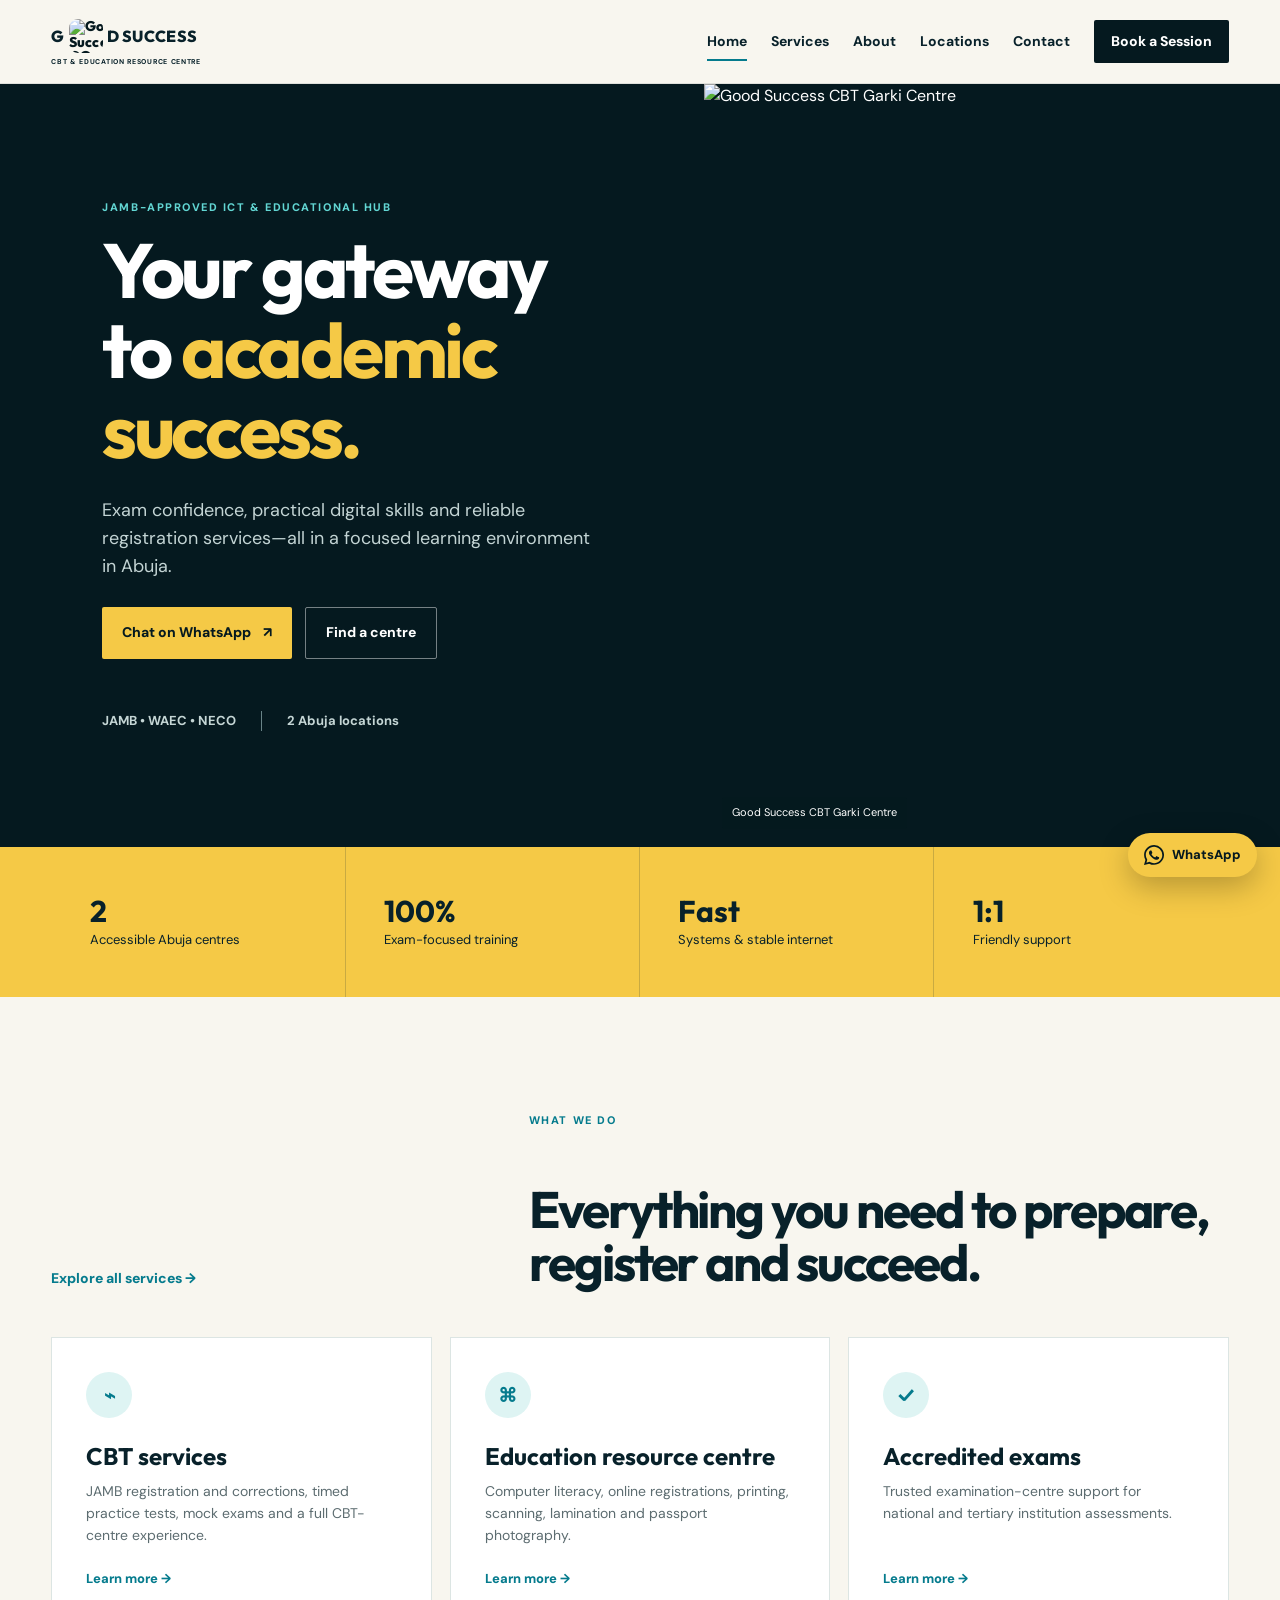
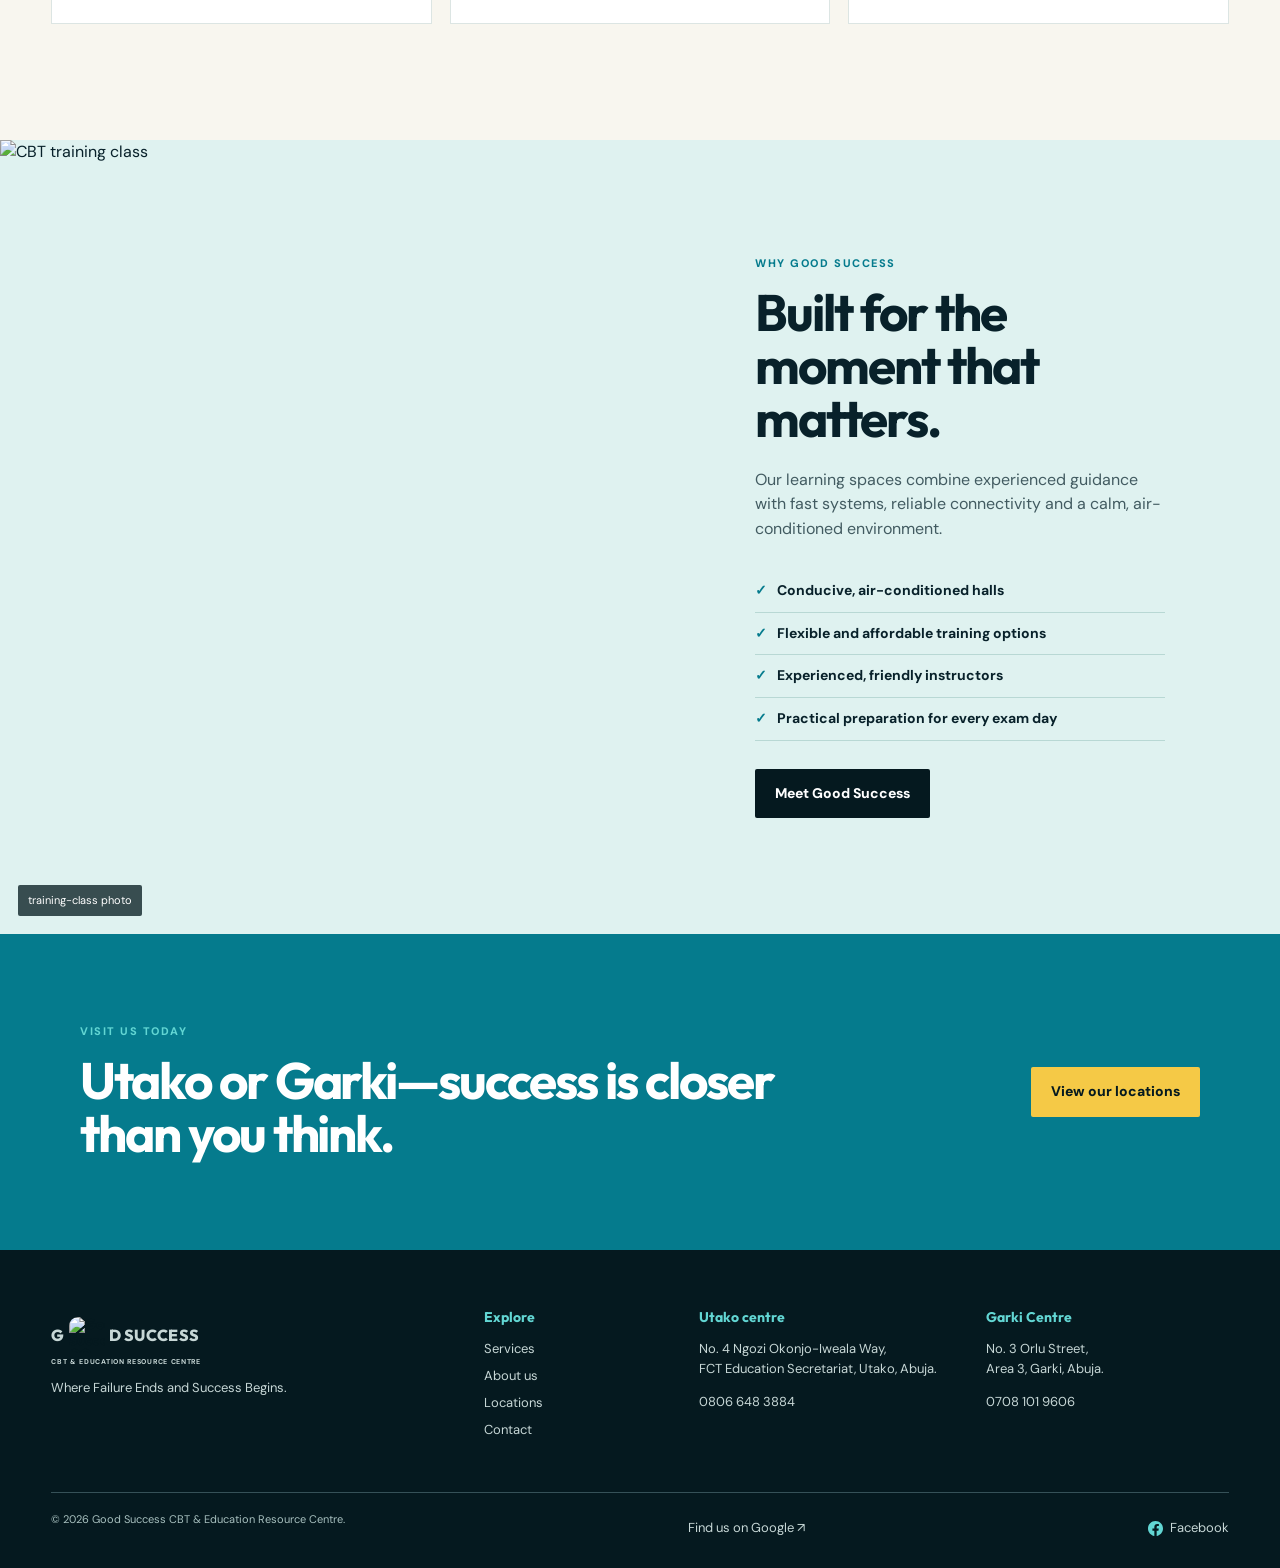
==== index.html @ 3587cdb0 "Add files via upload" ====
<!doctype html>
<html lang="en">
<head>
  <meta charset="utf-8">
  <meta name="viewport" content="width=device-width, initial-scale=1">
  <meta name="description" content="Good Success CBT & Education Resource Centre provides JAMB, WAEC and NECO CBT services, exam training and digital skills training in Utako and Garki, Abuja.">
  <meta name="keywords" content="CBT centre Abuja, JAMB registration Utako, CBT training Garki, WAEC registration Abuja, NECO CBT centre">
  <meta property="og:title" content="Good Success CBT & Education Resource Centre | Abuja">
  <meta property="og:description" content="Where Failure Ends and Success Begins.">
  <meta property="og:type" content="website">
  <meta property="og:url" content="https://www.goodsuccesscbt.com/">
  <title>Good Success CBT & Education Resource Centre | Abuja</title>
  <link rel="preconnect" href="https://fonts.googleapis.com">
  <link rel="preconnect" href="https://fonts.gstatic.com" crossorigin>
  <link href="https://fonts.googleapis.com/css2?family=DM+Sans:wght@400;500;600;700&family=Outfit:wght@500;600;700;800&display=swap" rel="stylesheet">
  <link rel="stylesheet" href="styles.css">
  <script type="application/ld+json">{"@context":"https://schema.org","@type":"EducationalOrganization","name":"Good Success CBT and Education Resource Centre","url":"https://www.goodsuccesscbt.com/","telephone":"+2348066483884","address":{"@type":"PostalAddress","streetAddress":"Department of Science, Technology and Innovation, No. 4 Ngozi Okonjo-Iweala Way, FCT Education Secretariat","addressLocality":"Utako, Abuja","addressCountry":"NG"}}</script>
</head>
<body>
  <header class="site-header"><a class="brand" href="index.html" aria-label="Good Success home"><span class="brand-mark">GS</span><span>GOOD SUCCESS<small>CBT & EDUCATION RESOURCE CENTRE</small></span></a>
    <button class="menu-toggle" aria-expanded="false" aria-controls="main-nav">=</button><nav id="main-nav">
    <a class="active" href="index.html">Home</a>
    <a href="services.html">Services</a>
    <a href="about.html">About</a>
    <a href="locations.html">Locations</a>
    <a href="contact.html">Contact</a>
    <a class="nav-cta" href="contact.html">Book a Session</a></nav></header>
  <main>
    <section class="hero"><div class="hero-copy"><p class="eyebrow">JAMB-approved ICT & educational hub</p><h1>Your gateway to <em>academic success.</em></h1>
      <p class="lede">Exam confidence, practical digital skills and reliable registration services—all in a focused learning environment in Abuja.</p>
      <div class="actions"><a class="button button-yellow" href="https://wa.me/2348066483884?text=Hello%20Good%20Success%2C%20I%20would%20like%20to%20enquire%20about%20your%20services." target="_blank" rel="noopener">Chat on WhatsApp <span>↗</span></a>
        <a class="button button-ghost" href="locations.html">Find a centre</a></div><div class="trust-row"><span>JAMB • WAEC • NECO</span><span>2 Abuja locations</span></div></div>
        <div class="hero-visual"><img src="assets\hall.jpeg" alt="Good Success CBT Garki Centre"><span class="image-note">Good Success CBT Garki Centre</span></div></section>
    <section class="stats"><div><strong>2</strong><span>Accessible Abuja centres</span></div><div><strong>100%</strong>
      <span>Exam-focused training</span></div><div><strong>Fast</strong><span>Systems & stable internet</span></div>
      <div><strong>1:1</strong><span>Friendly support</span></div></section>
    <section class="section"><div class="section-heading"><p class="eyebrow">What we do</p><h2>Everything you need to prepare, register and succeed.</h2>
      <a href="services.html" class="text-link">Explore all services →</a></div><div class="service-grid"><article class="service-card">
        <span class="icon">⌁</span><h3>CBT services</h3><p>JAMB registration and corrections, timed practice tests, mock exams and a full CBT-centre experience.</p>
        <a href="services.html#cbt">Learn more →</a></article><article class="service-card"><span class="icon">⌘</span><h3>Education resource centre</h3><p>Computer literacy, online registrations, printing, scanning, lamination and passport photography.</p>
          <a href="services.html#resource">Learn more →</a></article><article class="service-card">
            <span class="icon">✓</span><h3>Accredited exams</h3><p>Trusted examination-centre support for national and tertiary institution assessments.</p>
            <a href="services.html#exams">Learn more →</a></article></div></section>
    <section class="split-section"><div class="split-image"><img src="assets\cbt-training.jpeg" alt="CBT training class"><span class="image-note">training-class photo</span></div><div class="split-copy">
      <p class="eyebrow">Why Good Success</p><h2>Built for the moment that matters.</h2>
      <p>Our learning spaces combine experienced guidance with fast systems, reliable connectivity and a calm, air-conditioned environment.</p>
      <ul class="check-list"><li>Conducive, air-conditioned halls</li>
        <li>Flexible and affordable training options</li><li>Experienced, friendly instructors</li>
        <li>Practical preparation for every exam day</li></ul>
        <a class="button button-dark" href="about.html">Meet Good Success</a></div></section>
    <section class="location-banner"><div><p class="eyebrow">Visit us today</p><h2>Utako or Garki—success is closer than you think.</h2></div><a class="button button-yellow" href="locations.html">View our locations</a></section>
  </main>
  <footer><div class="footer-top"><div><a class="brand footer-brand" href="index.html"><span class="brand-mark">GS</span><span>GOOD SUCCESS<small>CBT & EDUCATION RESOURCE CENTRE</small></span></a><p>Where Failure Ends and Success Begins.</p></div><div><h3>Explore</h3><a href="services.html">Services</a><a href="about.html">About us</a><a href="locations.html">Locations</a><a href="contact.html">Contact</a></div><div><h3>Utako centre</h3><p>No. 4 Ngozi Okonjo-Iweala Way,<br>FCT Education Secretariat, Utako, Abuja.</p><a href="tel:+2348066483884">0806 648 3884</a></div><div><h3>Garki branch</h3><p>No. 3 Orlu Street,<br>Area 3, Garki, Abuja.</p><a href="tel:+2347081019606">0708 101 9606</a></div></div><div class="footer-bottom"><span>© <span data-year></span> Good Success CBT & Education Resource Centre.</span><a href="https://www.google.com/search?q=Good+Success+CBT+and+Education+Resource+Centre" target="_blank" rel="noopener">Find us on Google ↗</a></div></footer>
  <a class="whatsapp-fab" href="https://wa.me/2348066483884?text=Hello%20Good%20Success%2C%20I%20would%20like%20to%20enquire%20about%20your%20services." target="_blank" rel="noopener" aria-label="Chat with Good Success on WhatsApp">⌕<span>WhatsApp</span></a><script src="script.js"></script>
</body></html>
---- styles.css ----
:root{--ink:#08212a;--deep:#05191f;--teal:#057b8d;--cyan:#62d6d3;--yellow:#f5c946;--cream:#f8f6ef;--muted:#5c6c70;--line:#dce5e3;--display:'Outfit',sans-serif;--body:'DM Sans',sans-serif}*{box-sizing:border-box}html{scroll-behavior:smooth}body{margin:0;background:var(--cream);color:var(--ink);font-family:var(--body);line-height:1.55}a{color:inherit;text-decoration:none}img{display:block;width:100%;height:auto}.site-header{min-height:84px;display:flex;align-items:center;justify-content:space-between;padding:16px max(4vw,30px);border-bottom:1px solid rgba(8,33,42,.1);background:rgba(248,246,239,.95);position:sticky;z-index:20;top:0;backdrop-filter:blur(14px)}.brand{display:flex;align-items:center;gap:10px;font-family:var(--display);font-weight:800;font-size:16px;letter-spacing:.02em;line-height:1.05}.brand small{display:block;font-family:var(--body);font-size:7px;letter-spacing:.1em;font-weight:700;margin-top:4px}.brand-mark{display:grid;place-items:center;width:42px;height:42px;background:var(--yellow);border-radius:50%;font-size:14px;color:var(--deep)}nav{display:flex;align-items:center;gap:24px;font-size:14px;font-weight:700}nav>a:not(.nav-cta){position:relative}nav>a.active:after,nav>a:not(.nav-cta):hover:after{content:"";position:absolute;left:0;right:0;bottom:-9px;height:2px;background:var(--teal)}.nav-cta,.button{display:inline-flex;align-items:center;justify-content:center;gap:12px;font-weight:800;border-radius:2px;transition:transform .2s,background .2s}.nav-cta{background:var(--deep);color:white;padding:11px 17px}.nav-cta:hover,.button:hover{transform:translateY(-2px)}.menu-toggle{display:none;border:0;background:none;color:var(--ink);font:700 14px var(--body)}.hero{display:grid;grid-template-columns:1.1fr .9fr;min-height:620px;background:var(--deep);color:white}.hero-copy{padding:clamp(70px,9vw,145px) clamp(30px,8vw,125px);align-self:center}.eyebrow{margin:0 0 14px;color:var(--teal);font-size:11px;letter-spacing:.14em;text-transform:uppercase;font-weight:800}.hero .eyebrow,.callout .eyebrow,.location-banner .eyebrow{color:var(--cyan)}h1,h2,h3{font-family:var(--display);line-height:1.04;margin:0}h1{font-size:clamp(45px,6vw,82px);letter-spacing:-.045em}h1 em,h2 em{font-style:normal;color:var(--yellow)}.lede{max-width:600px;margin:27px 0;font-size:18px;color:#c3d4d4}.actions{display:flex;gap:13px;flex-wrap:wrap}.button{padding:14px 20px;font-size:14px}.button-yellow{background:var(--yellow);color:var(--deep)}.button-ghost{border:1px solid rgba(255,255,255,.45);color:white}.button-dark{background:var(--deep);color:white}.trust-row{display:flex;gap:25px;flex-wrap:wrap;margin-top:52px;color:#c5d6d5;font-size:13px;font-weight:700}.trust-row span+span{border-left:1px solid #698488;padding-left:25px}.hero-visual,.split-image{position:relative;overflow:hidden}.hero-visual img{height:100%;object-fit:cover}.image-note{position:absolute;left:18px;bottom:18px;padding:7px 10px;background:rgba(5,25,31,.76);color:white;font-size:11px;border-radius:2px}.stats{display:grid;grid-template-columns:repeat(4,1fr);padding:0 max(4vw,30px);background:var(--yellow)}.stats div{min-height:150px;padding:34px clamp(16px,3vw,42px);display:grid;align-content:center;border-right:1px solid rgba(8,33,42,.18)}.stats div:last-child{border:0}.stats strong{font:700 30px var(--display)}.stats span{font-size:13px}.section{padding:clamp(70px,9vw,130px) max(4vw,30px)}.section-heading{display:grid;grid-template-columns:1fr minmax(250px,700px);gap:40px;align-items:end;margin-bottom:48px}.section-heading .eyebrow{grid-column:2}.section-heading h2{grid-column:2;font-size:clamp(34px,4vw,57px);letter-spacing:-.04em}.section-heading .text-link{grid-column:1;grid-row:2;align-self:end}.text-link{color:var(--teal);font-size:14px;font-weight:800;display:block;margin-top:17px}.service-grid{display:grid;grid-template-columns:repeat(3,1fr);gap:18px}.service-card{padding:34px;background:white;border:1px solid var(--line);min-height:280px;display:flex;flex-direction:column}.service-card .icon{display:grid;place-items:center;background:#def4f3;color:var(--teal);width:46px;height:46px;border-radius:50%;font:800 19px var(--display)}.service-card h3{font-size:24px;margin:26px 0 12px}.service-card p{color:var(--muted);font-size:14px;margin:0}.service-card a{font-size:13px;font-weight:800;color:var(--teal);margin-top:auto;padding-top:23px}.split-section{display:grid;grid-template-columns:1fr 1fr;background:#dff2f0}.split-image img{height:100%;min-height:520px;object-fit:cover}.split-copy{padding:clamp(60px,9vw,120px);align-self:center}.split-copy h2{font-size:clamp(34px,4vw,55px);letter-spacing:-.04em}.split-copy>p:not(.eyebrow){font-size:16px;color:#425b61;margin:22px 0}.check-list{padding:0;margin:28px 0;list-style:none;font-size:14px;font-weight:700}.check-list li{padding:10px 0;border-bottom:1px solid #b8d8d4}.check-list li:before{content:'✓';color:var(--teal);margin-right:10px}.location-banner,.callout{padding:clamp(55px,7vw,90px) max(4vw,80px);background:var(--teal);color:white;display:flex;justify-content:space-between;align-items:center;gap:30px}.location-banner h2,.callout h2{font-size:clamp(30px,4vw,52px);max-width:780px;letter-spacing:-.04em}.page-hero{background:var(--deep);color:white;padding:clamp(75px,10vw,150px) max(8vw,30px);text-align:center}.page-hero>p:not(.eyebrow){max-width:680px;margin:25px auto 0;color:#c3d4d4;font-size:17px}.service-detail{display:grid;grid-template-columns:.85fr 1.15fr;gap:90px}.service-detail h2{font-size:clamp(37px,4vw,62px);letter-spacing:-.045em}.service-detail>div>p:not(.eyebrow){color:var(--muted);font-size:16px}.detail-list article{border-top:1px solid var(--line);padding:25px 0}.detail-list article:last-child{border-bottom:1px solid var(--line)}.detail-list h3{font-size:22px}.detail-list p{color:var(--muted);font-size:14px;margin:8px 0 0}.tinted{background:#e4f4f2}.three-columns{display:grid;grid-template-columns:repeat(3,1fr);gap:45px;max-width:1000px;margin-left:auto}.three-columns p{font-size:17px;margin:0}.callout{background:var(--deep)}.about-split{background:white}.second-eyebrow{margin-top:36px!important}.partners{padding:clamp(60px,8vw,120px) max(4vw,30px);background:var(--deep);color:white;text-align:center}.partners h2{font-size:clamp(31px,4vw,54px);max-width:750px;margin:auto;letter-spacing:-.04em}.partner-list{display:flex;gap:12px;flex-wrap:wrap;justify-content:center;margin:48px 0 20px}.partner-list span{border:1px solid #496267;padding:12px 19px;font:700 14px var(--display);letter-spacing:.04em}.small-print{font-size:12px;color:#aac1c0}.location-grid{display:grid;grid-template-columns:1fr 1fr;gap:20px;padding:clamp(60px,8vw,120px) max(4vw,30px)}.location-card{background:white;padding:clamp(35px,5vw,70px);border:1px solid var(--line);min-height:475px}.location-card.accent{background:var(--teal);color:white;border-color:var(--teal)}.location-label{display:inline-block;padding:5px 9px;background:#def4f3;color:var(--teal);font-size:10px;font-weight:800;letter-spacing:.1em;text-transform:uppercase}.accent .location-label{background:var(--yellow);color:var(--deep)}.location-card h2{font-size:52px;margin:25px 0 12px;letter-spacing:-.04em}.location-card>p{font-size:17px;max-width:410px}.location-card address{font-style:normal;line-height:1.7;font-size:14px;padding:24px 0;border-top:1px solid var(--line);border-bottom:1px solid var(--line);margin:30px 0}.accent address{border-color:rgba(255,255,255,.35)}.accent .text-link{color:var(--yellow)}.map-note{font-size:12px!important;opacity:.78}.visit-section{display:flex;align-items:end;justify-content:space-between;gap:30px}.visit-section h2{font-size:clamp(32px,4vw,52px);max-width:750px;letter-spacing:-.04em}.visit-section>div>p:not(.eyebrow){max-width:600px;color:var(--muted)}.contact-grid{display:grid;grid-template-columns:1fr 1fr;gap:50px;padding:clamp(60px,8vw,120px) max(8vw,30px)}.contact-options{display:flex;flex-direction:column}.contact-options>a{display:grid;grid-template-columns:44px 1fr 25px;gap:16px;align-items:center;padding:20px 0;border-bottom:1px solid var(--line)}.contact-options span{font:700 13px var(--display);color:var(--teal)}.contact-options strong,.contact-options small{display:block}.contact-options strong{font:700 18px var(--display)}.contact-options small{font-size:13px;color:var(--muted)}.contact-options b{color:var(--teal)}.contact-form{padding:clamp(28px,4vw,48px);background:#dff2f0}.contact-form h2{font-size:35px;margin-bottom:24px}.contact-form label{display:block;margin:14px 0;font-size:12px;font-weight:800}input,select,textarea{width:100%;margin-top:6px;padding:12px;border:1px solid #aacac7;background:white;font:14px var(--body);color:var(--ink);border-radius:0}.form-note{font-size:11px;color:var(--muted)}footer{background:var(--deep);color:white;padding:60px max(4vw,30px) 22px}.footer-top{display:grid;grid-template-columns:1.6fr .7fr 1fr 1fr;gap:45px}.footer-brand .brand-mark{background:var(--yellow)}footer h3{font-size:14px;margin-bottom:14px;color:var(--cyan)}footer p,footer a{font-size:13px;color:#c7d7d6}footer a{display:block;margin:7px 0}.footer-bottom{margin-top:45px;padding-top:18px;border-top:1px solid #365158;color:#a8c0bf;font-size:11px;display:flex;justify-content:space-between}.whatsapp-fab{position:fixed;right:23px;bottom:23px;z-index:10;display:flex;align-items:center;gap:8px;background:var(--yellow);color:var(--deep);box-shadow:0 10px 30px rgba(0,0,0,.25);border-radius:999px;padding:12px 16px;font-weight:800;font-size:13px}.whatsapp-fab:first-letter{font-size:19px}@media(max-width:850px){.site-header{padding:14px 22px}.menu-toggle{display:block}nav{display:none;position:absolute;top:100%;left:0;right:0;padding:18px 22px;background:var(--cream);border-bottom:1px solid var(--line);box-shadow:0 12px 18px rgba(0,0,0,.08)}nav.open{display:flex;flex-direction:column;align-items:stretch;gap:18px}nav>a.active:after,nav>a:not(.nav-cta):hover:after{display:none}.nav-cta{text-align:center}.hero,.split-section,.contact-grid{grid-template-columns:1fr}.hero-copy{padding:75px 30px}.hero-visual{min-height:380px}.stats{grid-template-columns:repeat(2,1fr)}.stats div:nth-child(2){border-right:0}.section-heading{display:block}.section-heading .text-link{margin-top:20px}.service-grid,.three-columns{grid-template-columns:1fr}.service-card{min-height:220px}.split-image{min-height:360px}.split-image img{min-height:360px}.service-detail{grid-template-columns:1fr;gap:40px}.three-columns{margin:0}.location-grid{grid-template-columns:1fr}.footer-top{grid-template-columns:1fr 1fr}.location-banner,.callout,.visit-section{align-items:flex-start;flex-direction:column}}@media(max-width:510px){h1{font-size:45px}.brand{font-size:13px}.brand small{font-size:6px}.stats div{min-height:120px;padding:22px}.footer-top{grid-template-columns:1fr}.footer-bottom{gap:15px;flex-direction:column}.whatsapp-fab span{display:none}.whatsapp-fab{width:50px;height:50px;justify-content:center;padding:0}.contact-grid{gap:25px}.location-card{min-height:0}}
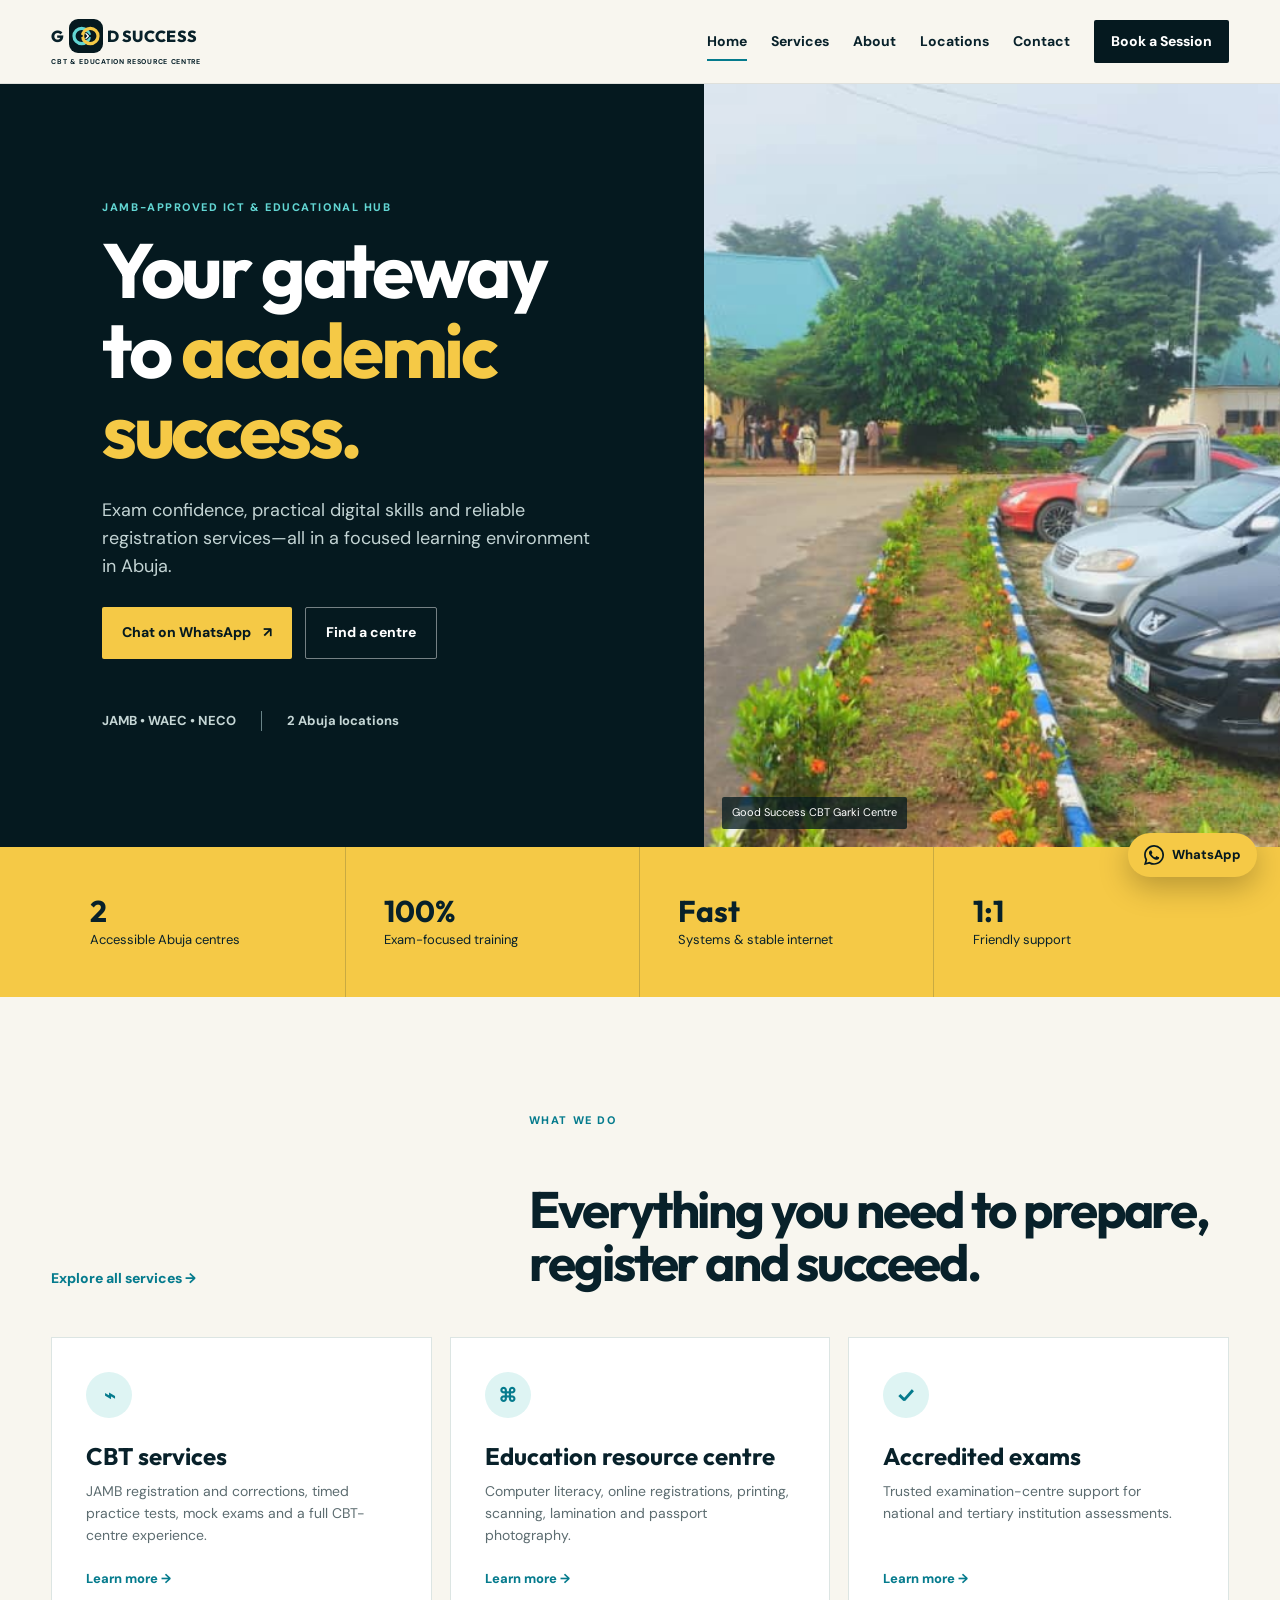
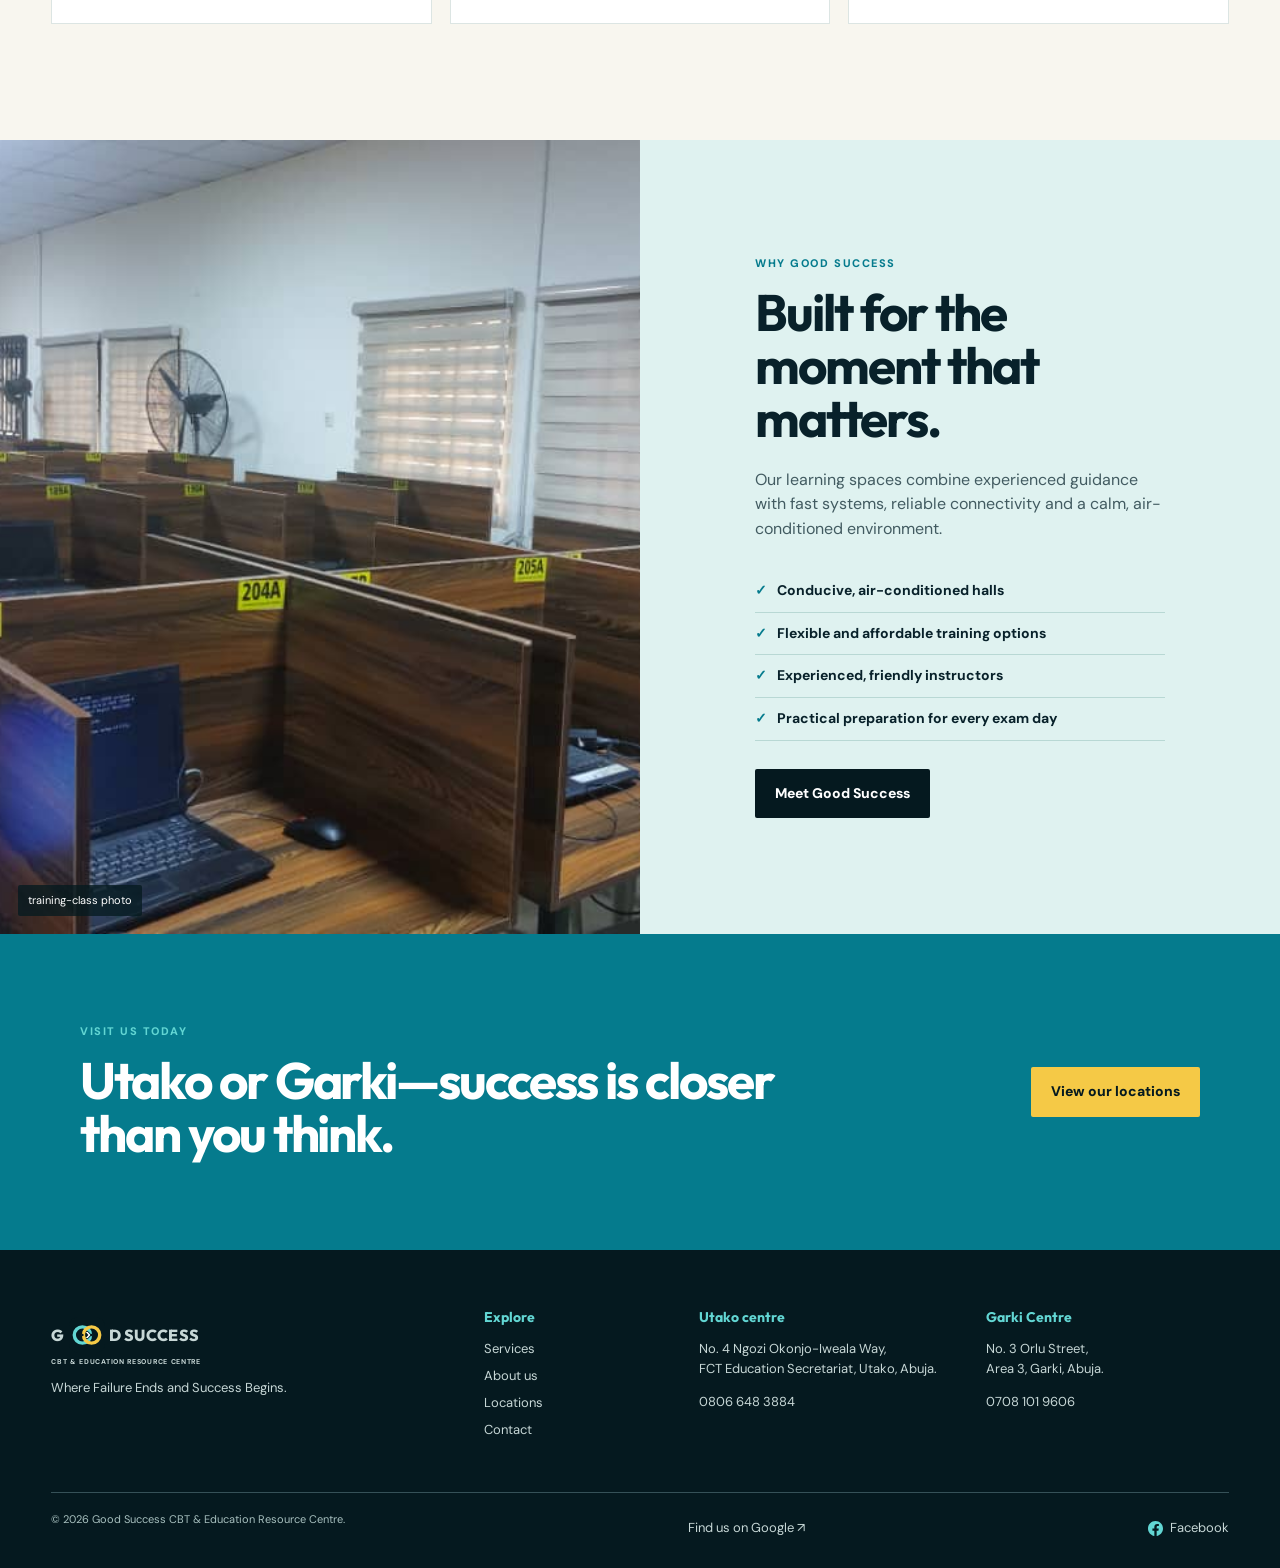
==== commit 272e8ca1: "Update index.html" ====
--- a/index.html
+++ b/index.html
@@ -30,7 +30,7 @@
       <p class="lede">Exam confidence, practical digital skills and reliable registration services—all in a focused learning environment in Abuja.</p>
       <div class="actions"><a class="button button-yellow" href="https://wa.me/2348066483884?text=Hello%20Good%20Success%2C%20I%20would%20like%20to%20enquire%20about%20your%20services." target="_blank" rel="noopener">Chat on WhatsApp <span>↗</span></a>
         <a class="button button-ghost" href="locations.html">Find a centre</a></div><div class="trust-row"><span>JAMB • WAEC • NECO</span><span>2 Abuja locations</span></div></div>
-        <div class="hero-visual"><img src="assets\hall.jpeg" alt="Good Success CBT Garki Centre"><span class="image-note">Good Success CBT Garki Centre</span></div></section>
+        <div class="hero-visual"><img src="assets\main.jpeg" alt="Good Success CBT Garki Centre"><span class="image-note">Good Success CBT Garki Centre</span></div></section>
     <section class="stats"><div><strong>2</strong><span>Accessible Abuja centres</span></div><div><strong>100%</strong>
       <span>Exam-focused training</span></div><div><strong>Fast</strong><span>Systems & stable internet</span></div>
       <div><strong>1:1</strong><span>Friendly support</span></div></section>
